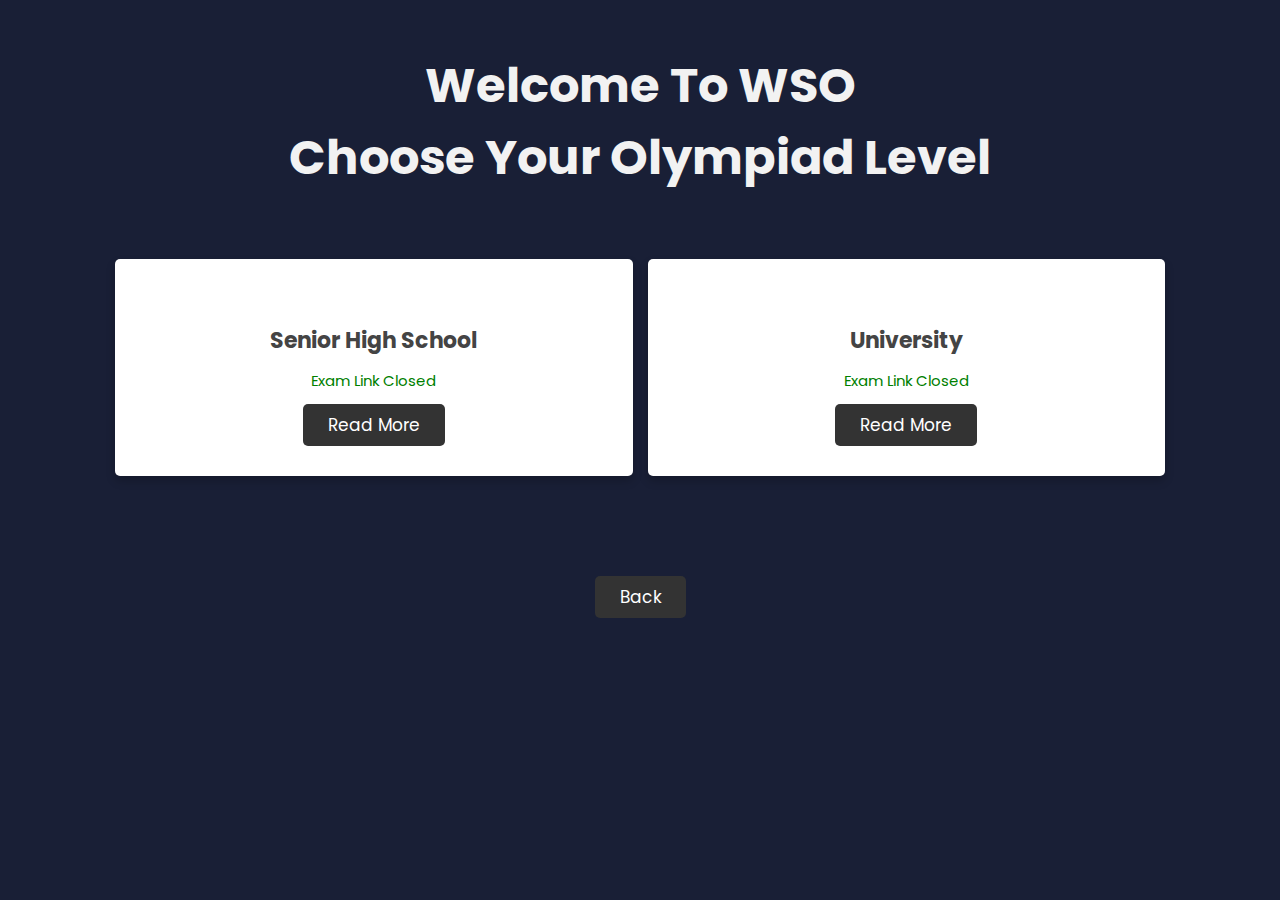
==== categories pages/biology.html @ 8b1ecbf1 "first commit" ====
<!DOCTYPE html>
<html lang="en">
<head>
    <meta charset="UTF-8">
    <meta name="viewport" content="width=device-width, initial-scale=1.0">
    <link rel="stylesheet" href="../css/style.css">
    <title>Biology</title>
</head>
<body>
    <section>
        <br>
        <br>
        <h1>Welcome to WSO</h1>
        <h1>Choose Your Olympiad Level</h1>
        <br>
        <br>
        <div class="container">

            <div class="box-container">                

                <div class="box">
                    <img src="../image/icon-1.png" alt="">
                    <h3>Senior High School</h3>
                    <p>Exam Link Closed</p>
                    <a href="#" class="btn">read more</a>
                </div>

                <div class="box">
                    <img src="image/icon-6.png" alt="">
                    <h3>University</h3>
                    <p>Exam Link Closed</p>
                    <a href="#" class="btn">read more</a>
                </div>

            </div>

        </div>
        <a href="../index.html" class="back-btn">Back</a>
    </section>
</body>
</html>
---- css/style.css ----
@import url('https://fonts.googleapis.com/css2?family=Poppins:wght@100;200;300;400;500;600;700&display=swap');

*{
    font-family: 'Poppins', sans-serif;
    margin:0; padding:0;
    box-sizing: border-box;
    outline: none; border:none;
    text-decoration: none;
    text-transform: capitalize;
    transition: .2s linear;
}

.back-btn{
    display: block;
    width: fit-content;
    background: #333;
    color: #fff;
    font-size: 17px;
    border-radius: 5px;
    padding: 8px 25px;
    margin: auto;
}

h1{
    font-size: 3rem;
    color: #f2f2f2;
    text-align: center;
}

section{
    min-height: 100vh;
    background: #191f36;
}

.container{
    background:#191f36;
    padding:15px 9%;
    padding-bottom: 100px;
}

.container .heading{
    text-align: center;
    padding-bottom: 15px;
    color:#fff;
    text-shadow: 0 5px 10px rgba(0,0,0,.2);
    font-size: 50px;
}

.container .box-container{
    display: grid;
    grid-template-columns: repeat(auto-fit, minmax(270px, 1fr));
    gap:15px;
}

.container .box-container .box{
    box-shadow: 0 5px 10px rgba(0,0,0,.2);
    border-radius: 5px;
    background: #fff;
    text-align: center;
    padding:30px 20px;
}

.container .box-container .box img{
    height: 80px;
}

.container .box-container .box h3{
    color:#444;
    font-size: 22px;
    padding:10px 0;
}

.container .box-container .box p{
    color: green;
    font-size: 15px;
    line-height: 1.8;
}

.container .box-container .box .btn{
    margin-top: 10px;
    display: inline-block;
    background:#333;
    color:#fff;
    font-size: 17px;
    border-radius: 5px;
    padding: 8px 25px;
}

.container .box-container .box .btn:hover{
    letter-spacing: 1px;
}

.container .box-container .box:hover{
    box-shadow: 0 10px 15px rgba(0,0,0,.3);
    transform: scale(1.03);
}

@media (max-width:768px){
    .container{
        padding:20px;
    }
}
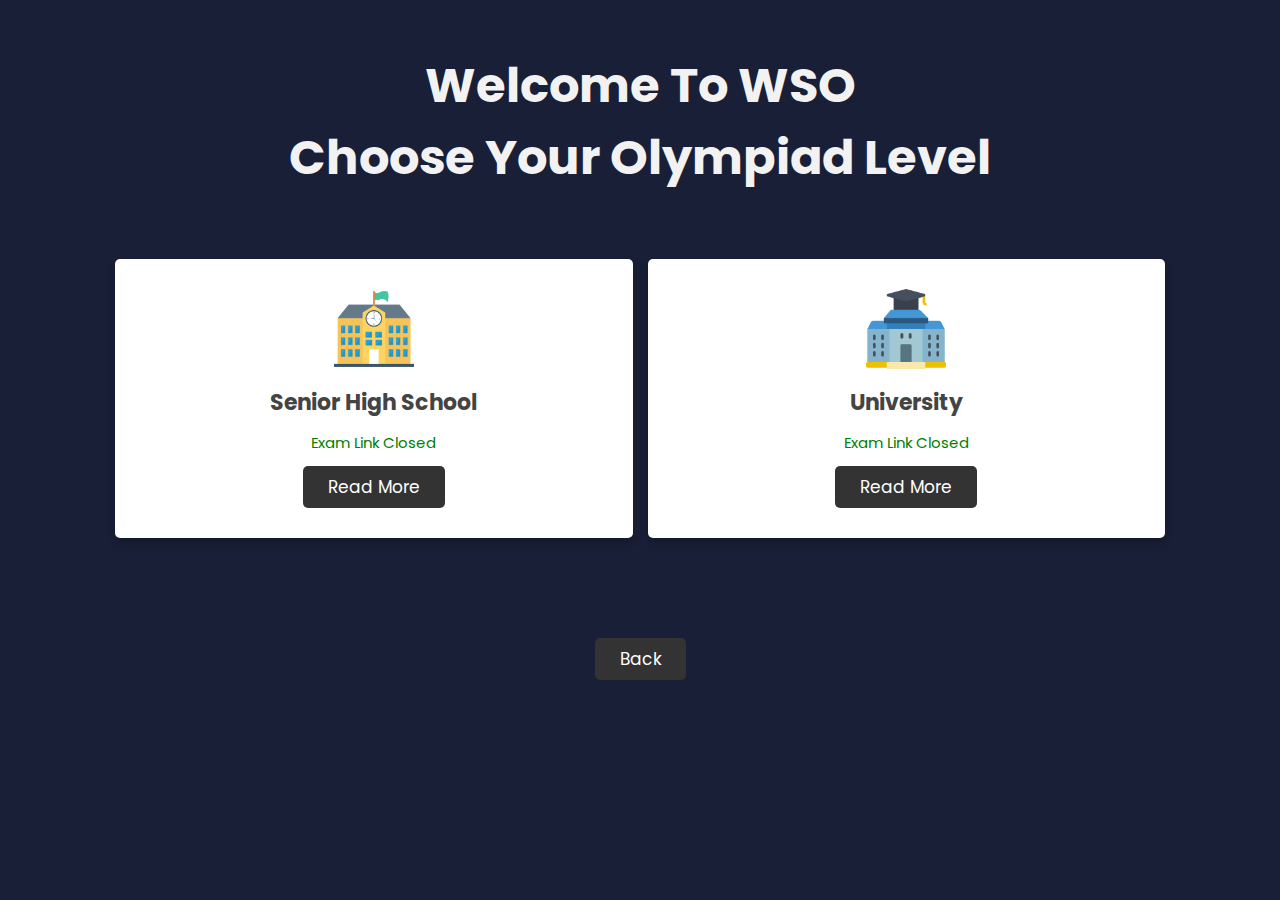
==== commit 9343fb11: "icon" ====
--- a/categories pages/biology.html
+++ b/categories pages/biology.html
@@ -19,14 +19,14 @@
             <div class="box-container">                
 
                 <div class="box">
-                    <img src="../image/icon-1.png" alt="">
+                    <img src="../images/icon/Senior High School.png" alt="">
                     <h3>Senior High School</h3>
                     <p>Exam Link Closed</p>
                     <a href="#" class="btn">read more</a>
                 </div>
 
                 <div class="box">
-                    <img src="image/icon-6.png" alt="">
+                    <img src="../images/icon/University.png" alt="">
                     <h3>University</h3>
                     <p>Exam Link Closed</p>
                     <a href="#" class="btn">read more</a>
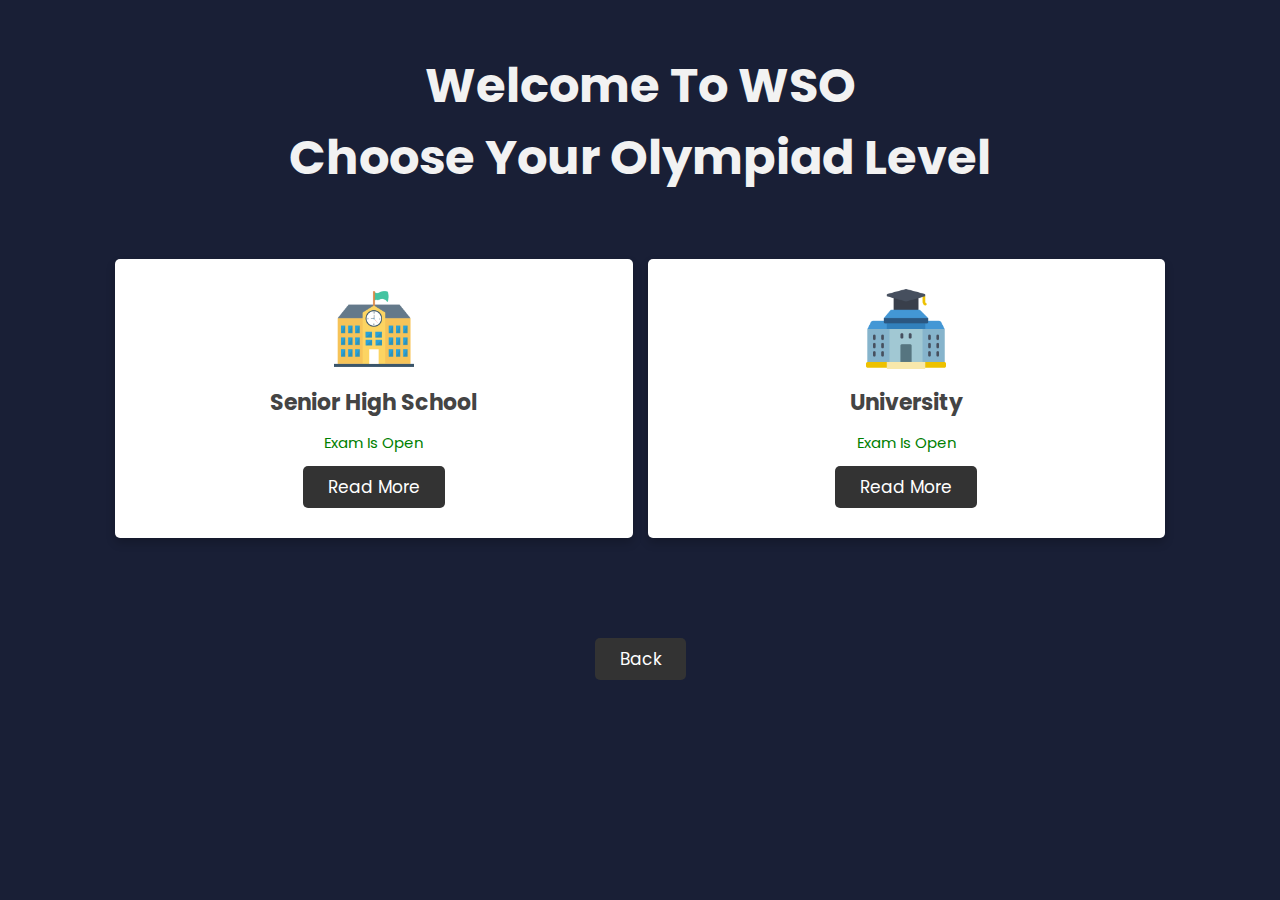
==== commit ec53bb66: "go" ====
--- a/categories pages/biology.html
+++ b/categories pages/biology.html
@@ -21,15 +21,15 @@
                 <div class="box">
                     <img src="../images/icon/Senior High School.png" alt="">
                     <h3>Senior High School</h3>
-                    <p>Exam Link Closed</p>
-                    <a href="#" class="btn">read more</a>
+                    <p style="color: green;">Exam is Open</p>
+                    <a href="https://forms.office.com/r/m0W0NiDsVB" class="btn">read more</a>
                 </div>
 
                 <div class="box">
                     <img src="../images/icon/University.png" alt="">
                     <h3>University</h3>
-                    <p>Exam Link Closed</p>
-                    <a href="#" class="btn">read more</a>
+                    <p style="color: green;">Exam is Open</p>
+                    <a href="https://forms.office.com/r/khTMfUsyim" class="btn">read more</a>
                 </div>
 
             </div>
--- a/css/style.css
+++ b/css/style.css
@@ -9,6 +9,7 @@
     text-transform: capitalize;
     transition: .2s linear;
 }
+
 
 .back-btn{
     display: block;
@@ -71,7 +72,7 @@
 }
 
 .container .box-container .box p{
-    color: green;
+    /* color: green; */
     font-size: 15px;
     line-height: 1.8;
 }
